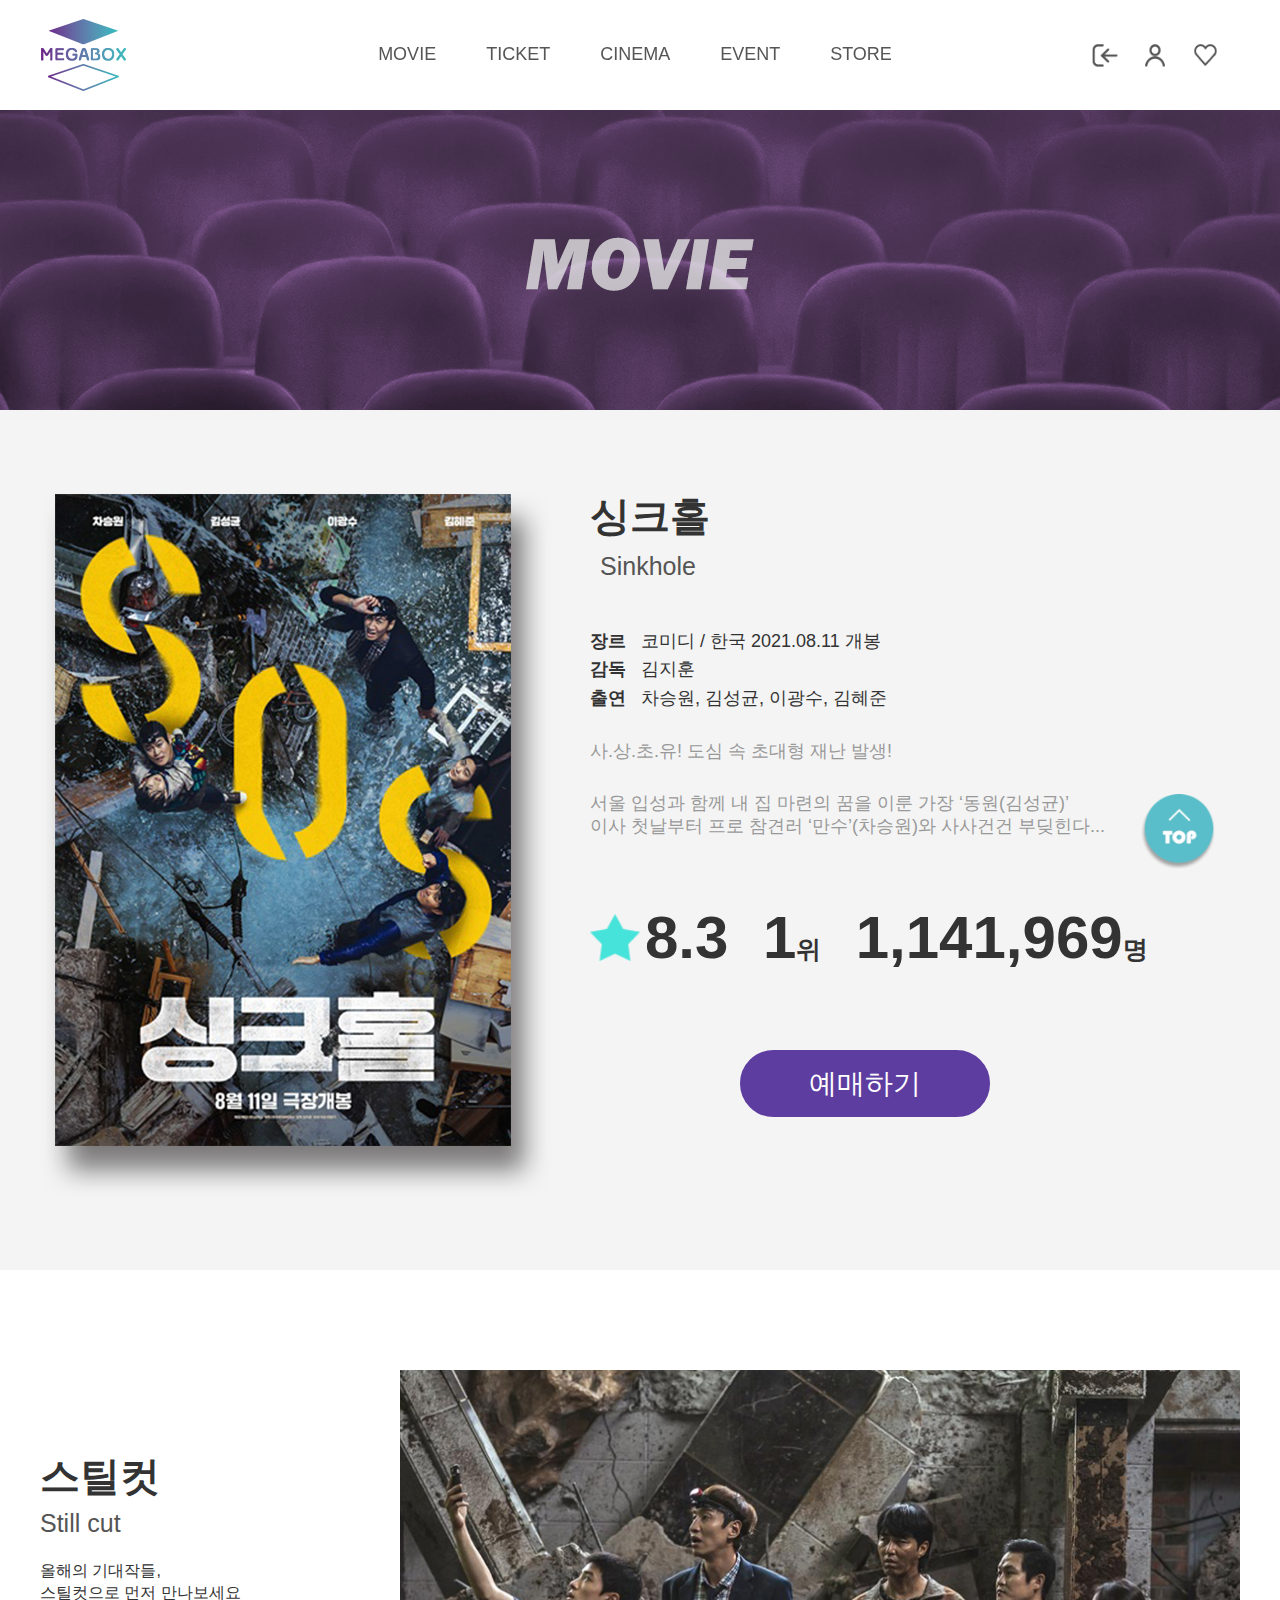
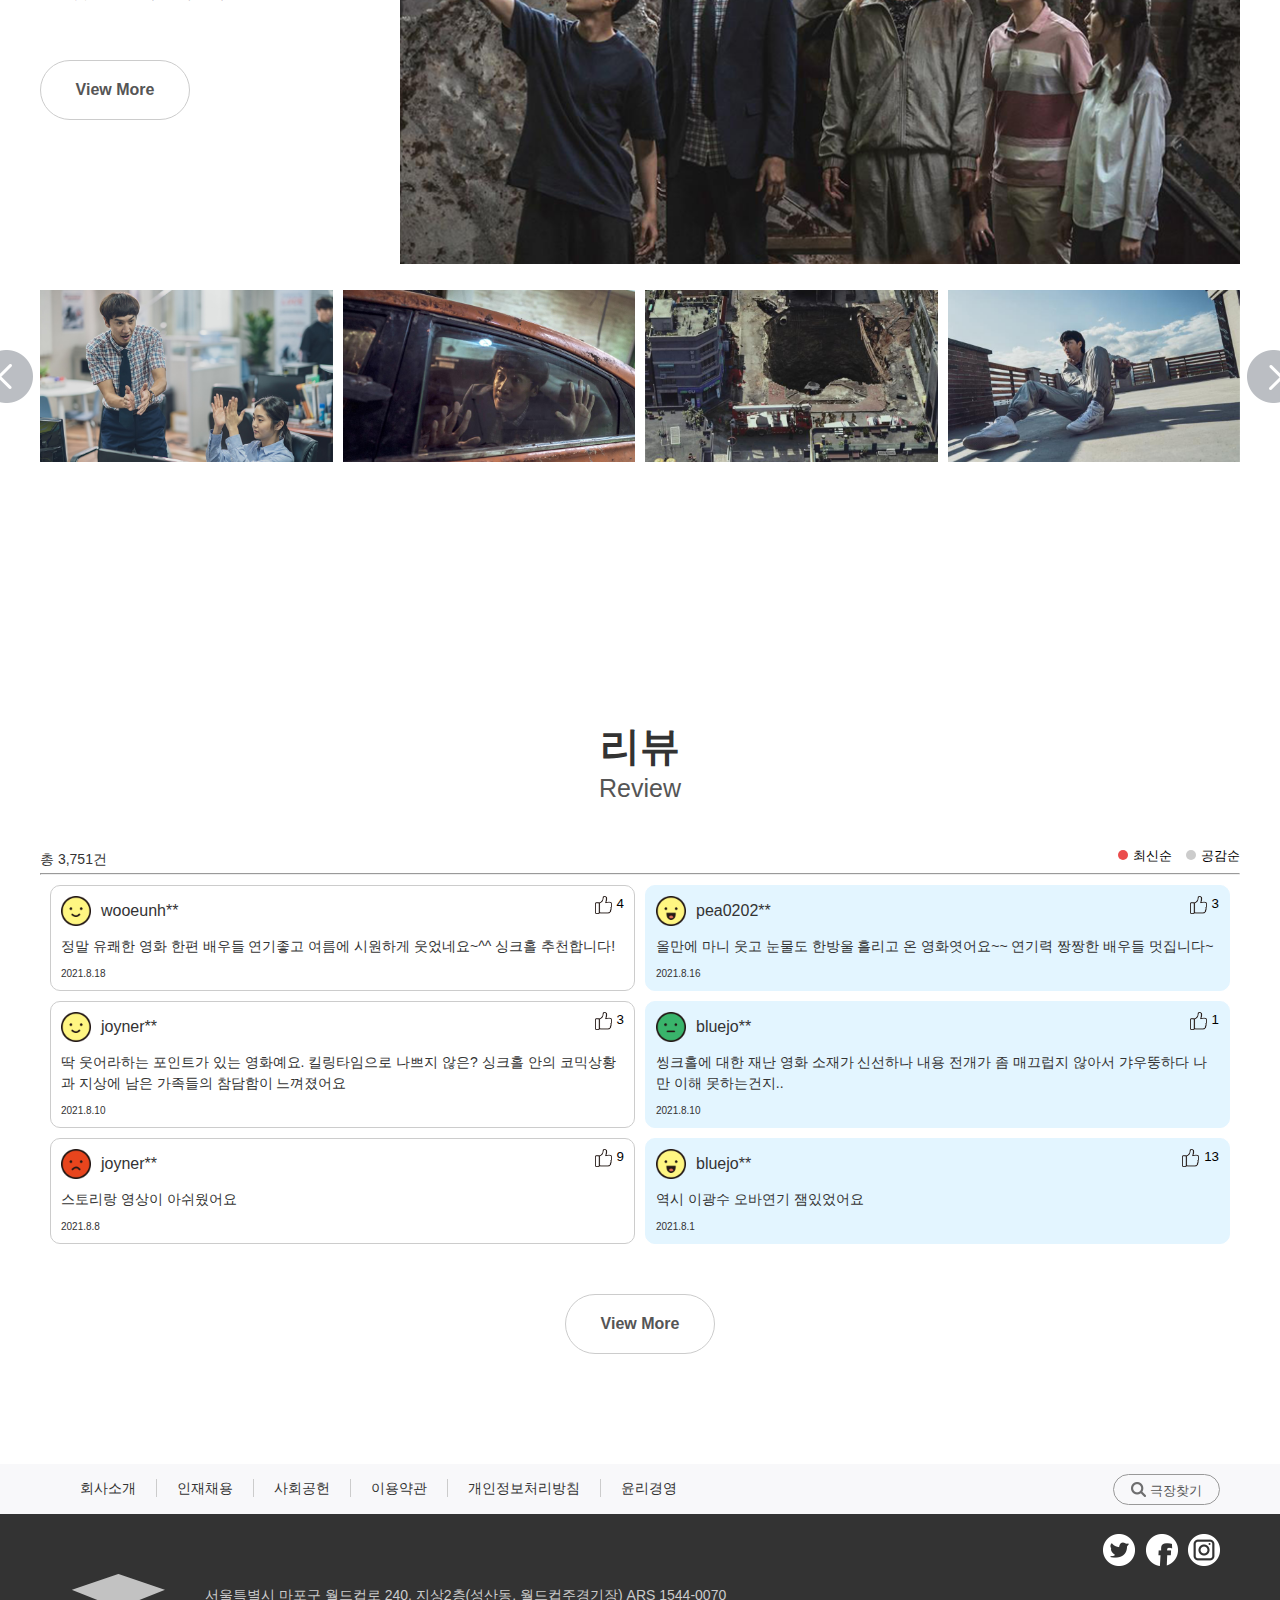
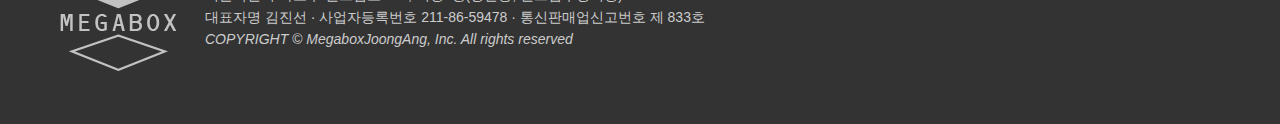
==== sub01.html @ 9dfe2c39 "최초 업로드" ====
<!DOCTYPE html>
<html lang="en">
<head>
  <meta charset="UTF-8">
  <meta http-equiv="X-UA-Compatible" content="IE=edge">
  <meta name="viewport" content="width=device-width, initial-scale=1.0">
  <title>MEGABOX_sub</title>
  <link href="css/font.css" rel="stylesheet" type="text/css">
  <link href="css/reset.css" rel="stylesheet" type="text/css">
  <link href="css/sub01.css" rel="stylesheet" type="text/css">
  <script src="js/html5shiv.min.js"></script>
  <script src="js/jquery-3.2.1.min.js"></script>
  <script>
        $(document).ready(function(){ //시작
      
      var offsetH = $("header").offset();
      $(window).scroll(function(){
       
        if($(document).scrollTop() > offsetH.top){
          $("header").addClass("fixed");
        }else{
          $("header").removeClass("fixed");
        }
      });

    }); //끝
  </script>
</head>
<body>
  <div id="wrap">
    <header>
      <div class="inner">
        <h1><a href="index.html">MEGABOX</a></h1>
        <nav>
          <ul>
            <li><a href="sub01.html">MOVIE</a></li>
            <li><a href="#">TICKET</a></li>
            <li><a href="#">CINEMA</a></li>
            <li><a href="#">EVENT</a></li>
            <li><a href="#">STORE</a></li>
          </ul>
        </nav>
        <a href="#" class="nav_btn">
          <span>메뉴열기</span><span></span><span></span>
        </a>
        <div class="side_nav"> 
          <a href="#" class="login">로그인</a>
          <a href="#" class="mypage">마이페이지</a>
          <a href="#" class="heart">찜</a>
        </div><!--.side_nav-->
      </div><!--.inner-->
    </header>

    <div class="top_img">
    </div><!--.top_img-->

    <section id="section1">
      <div class="inner">
        <h2>싱크홀</h2>
        <p class="title_en">Sinkhole</p>
        <div class="poster"><img src="img/sinkhole_shadow.png"></div>
        <div class="txt_box">
          <p class="txt1"><span>장르</span>코미디 / 한국 2021.08.11 개봉</p>
          <p class="txt1"><span>감독</span>김지훈</p>
          <p class="txt1"><span>출연</span>차승원, 김성균, 이광수, 김혜준</p>
          <p class="txt2">
            <span>사.상.초.유! 도심 속 초대형 재난 발생!</span><br>
            서울 입성과 함께 내 집 마련의 꿈을 이룬 가장 ‘동원(김성균)’<br>
            이사 첫날부터 프로 참견러 ‘만수’(차승원)와 사사건건 부딪힌다...</p>
          <div class="txt_score">
            <p class="star"><img src="img/star_big.png" alt="별점이미지">8.3</p>
            <p>1<span>위</span></p>
            <p>1,141,969<span>명</span></p>  
          </div><!--.txt_score-->
        </div><!--.txt_box-->  
        <a href="#" class="reserve">예매하기</a>
        <div class="like">
          <button type="button" class="heart"><img src="img/sub_heart.png" alt="찜하기 이미지"> 912</button>
          <button type="button" class="share"><img src="img/share.png" alt="공유하기 이미지">공유</button>
        </div>
      </div><!--.inner-->
    </section><!--#section1-->


    <section id="section2">
      <div class="inner">
        <h2>스틸컷</h2>
        <p class="title_en">Still cut</p>
        <p class="txt3">올해의 기대작들,<br>
          스틸컷으로 먼저 만나보세요</p>
        
        <div class="big_img"><img src="img/stillcut01.png" alt="스틸컷이미지1"></div>
        <div class="small_img">
          <ul class="clear">
            <li><img src="img/stillcut02.png" alt="스틸컷이미지2"></li>
            <li><img src="img/stillcut03.png" alt="스틸컷이미지3"></li>
            <li><img src="img/stillcut04.png" alt="스틸컷이미지4"></li>
            <li><img src="img/stillcut05.png" alt="스틸컷이미지5"></li>
          </ul>
          <div class="sc_arrow">
            <button type="button" class="sc_left">
              <img src="img/sc_left.png" alt="왼쪽버튼">
              <img src="img/sc_left_hover.png" alt="왼쪽버튼 호버" class="over">
            </button>
            <button type="button" class="sc_right">
              <img src="img/sc_right.png" alt="오른쪽버튼">
              <img src="img/sc_right_hover.png" alt="오른쪽버튼 호버" class="over">
            </button>
          
          </div><!--.sc_arrow-->
          
        </div>
        <a href="#" class="more">View More</a>
      </div><!--.inner-->
    </section><!--#section2-->

    <section id="section3">
      <div class="inner">
        <h2>리뷰</h2>
        <p class="title_en">Review</p>
        <p class="total">총 3,751건</p>
        
        <div class="rv_menu">
          <button type="button"><span class="on"></span>최신순</button>
          <button type="button"><span></span>공감순</button>
        </div><!--.rv_menu-->
        <hr>

        <div class="rv_box">
          <ul class="clear">
            <li>
              <p class="id"><img src="img/icon_smile.png" alt="미소이모티콘">wooeunh**</p>
              <p class="rv_txt">정말 유쾌한 영화 한편 배우들 연기좋고 여름에 시원하게 웃었네요~^^ 싱크홀 추천합니다!</p>
              <p class="date">2021.8.18</p>
              <button type="button" class="good"><img src="img/icon_good.png" alt="공감아이콘">4</button>
            </li>
            <li>
              <p class="id"><img src="img/icon_smile2.png" alt="미소이모티콘">pea0202**</p>
              <p class="rv_txt">올만에 마니 웃고 눈물도 한방울 흘리고 온 영화엿어요~~ 연기력 짱짱한 배우들 멋집니다~</p>
              <p class="date">2021.8.16</p>
              <button type="button" class="good"><img src="img/icon_good.png" alt="공감아이콘">3</button>
            </li>
            <li>
              <p class="id"><img src="img/icon_smile.png" alt="미소이모티콘">joyner**</p>
              <p class="rv_txt">딱 웃어라하는 포인트가 있는 영화예요. 킬링타임으로 나쁘지 않은? 싱크홀 안의 코믹상황과 지상에 남은 가족들의 참담함이 느껴졌어요</p>
              <p class="date">2021.8.10</p>
              <button type="button" class="good"><img src="img/icon_good.png" alt="공감아이콘">3</button>
            </li>
            <li>
              <p class="id"><img src="img/icon_soso.png" alt="미소이모티콘">bluejo**</p>
              <p class="rv_txt">씽크홀에 대한 재난 영화 소재가 신선하나 내용 전개가 좀 매끄럽지 않아서 갸우뚱하다 나만 이해 못하는건지..</p>
              <p class="date">2021.8.10</p>
              <button type="button" class="good"><img src="img/icon_good.png" alt="공감아이콘">1</button>
            </li>
            <li>
              <p class="id"><img src="img/icon_bad.png" alt="미소이모티콘">joyner**</p>
              <p class="rv_txt">스토리랑 영상이 아쉬웠어요</p>
              <p class="date">2021.8.8</p>
              <button type="button" class="good"><img src="img/icon_good.png" alt="공감아이콘">9</button>
            </li>
            <li>
              <p class="id"><img src="img/icon_smile2.png" alt="미소이모티콘">bluejo**</p>
              <p class="rv_txt">역시 이광수 오바연기 잼있었어요</p>
              <p class="date">2021.8.1</p>
              <button type="button" class="good"><img src="img/icon_good.png" alt="공감아이콘">13</button>
            </li>
          </ul>
          <div class="more_box"><a href="#" class="more">View More</a></div>

        </div><!--.rv_box-->




      </div><!--.inner-->
    </section><!--#section3-->


    <footer>
      
      <div class="f_box01">
        <div class="inner">
          <ul class="f_link clear">
            <li><a href="#">회사소개</a></li>
            <li><a href="#">인재채용</a></li>
            <li><a href="#">사회공헌</a></li>
            <li><a href="#">이용약관</a></li>
            <li><a href="#">개인정보처리방침</a></li>
            <li><a href="#">윤리경영</a></li>
          </ul>
          <button type="button" class="f_search"><img src="img/f_search.png" alt="돋보기 아이콘"> 극장찾기</button>
      </div><!--.inner-->
      </div><!--.f_box01-->

      <div class="f_box02">
        <div class="inner">
          <div class="f_logo"><img src="img/f_logo.png" alt="메가박스로고 이미지"></div>
          <p class="f_info">서울특별시 마포구 월드컵로 240, 지상2층(성산동, 월드컵주경기장) ARS 1544-0070<br>
            대표자명 김진선 · 사업자등록번호 211-86-59478 · 통신판매업신고번호 제 833호 <br>
            <span>COPYRIGHT © MegaboxJoongAng, Inc. All rights reserved</span></p>
          <div class="sns">
            <a href="#"><img src="img/twiter.png" alt="트위터 이미지"></a>
            <a href="#"><img src="img/facebook.png" alt="페이스북 이미지"></a>
            <a href="#"><img src="img/instargram.png" alt="인스타그램 이미지"></a>
          </div>
        </div><!--.inner-->
      </div><!--.f_box02-->
    </footer>

    <a href="#" class="go_top"><img src="img/go_top.png" alt="top버튼">TOP</a>
    
  </div><!--.wrap-->
</body>
</html>
---- css/font.css ----
@charset "utf-8";
/* CSS Document */

@font-face {
  font-family: 'NotoSans';
  font-style: normal;
  font-weight: 100;
  src: local('Noto Sans KR Thin'), local('Noto Sans KR-Thin'), local('NotoSansKR Thin');
  src: url(font/NotoSansKR-Thin.woff2) format('woff2'),
       url(font/NotoSansKR-Thin.woff) format('woff'),
       url(font/NotoSansKR-Thin.otf) format('opentype');
}

@font-face {
  font-family: 'NotoSans';
  font-style: normal;
  font-weight: 300;
  src: local('Noto Sans KR Light'), local('Noto Sans KR-Light'), local('NotoSansKR Light');
  src: url(font/NotoSansKR-Light.woff2) format('woff2'),
       url(font/NotoSansKR-Light.woff) format('woff'),
       url(font/NotoSansKR-Light.otf) format('opentype');
}

@font-face {
  font-family: 'NotoSans';
  font-style: normal;
  font-weight: 400;
  src: local('Noto Sans KR Regular'), local('Noto Sans KR-Regular'), local('NotoSansKR Regular');
  src: url(font/NotoSansKR-Regular.woff2) format('woff2'),
       url(font/NotoSansKR-Regular.woff) format('woff'),
       url(font/NotoSansKR-Regular.otf) format('opentype');
}

@font-face {
  font-family: 'NotoSans';
  font-style: normal;
  font-weight: 500;
  src: local('Noto Sans KR Medium'), local('Noto Sans KR-Medium'), local('NotoSansKR Medium');
  src: url(font/NotoSansKR-Medium.woff2) format('woff2'),
       url(font/NotoSansKR-Medium.woff) format('woff'),
       url(font/NotoSansKR-Medium.otf) format('opentype');
}

@font-face {
  font-family: 'NotoSans';
  font-style: normal;
  font-weight: 700;
  src: local('Noto Sans KR Bold'), local('Noto Sans KR-Bold'), local('NotoSansKR Bold');
  src: url(font/NotoSansKR-Bold.woff2) format('woff2'),
       url(font/NotoSansKR-Bold.woff) format('woff'),
       url(font/NotoSansKR-Bold.otf) format('opentype');
}

@font-face {
  font-family: 'NotoSans';
  font-style: normal;
  font-weight: 900;
  src: local('Noto Sans KR Black'), local('Noto Sans KR-Black'), local('NotoSansKR Black');
  src: url(font/NotoSansKR-Black.woff2) format('woff2'),
       url(font/NotoSansKR-Black.woff) format('woff'),
       url(font/NotoSansKR-Black.otf) format('opentype');
}
---- css/sub01.css ----
@charset "utf-8";

h2{font-size: 22px;}
img{width:100%}

/* Mobile 380 */
#wrap{min-width: 320px; margin: 0 auto;}
header{width:100%; height: 55px; background-color: #fff; position: relative; position: fixed; top:0; left: 0; z-index: 999;}
h1{position: absolute; top:50%; left: 50%; transform: translate(-50%,-50%);}
h1 a{
  display: block; width: 43px; height: 36px; color: transparent; font-size: 0;
  background-image: url(../img/h_logo_purple.png);
  background-position: center;
  background-repeat: no-repeat;
  background-size: cover;
  }

nav{display: none;}

.nav_btn{display: block; width: 55px; height: 55px; padding-top: 20px; padding-left: 19px;}
.nav_btn span{display: block; width: 18px; height: 2px; background-color: #555; color: transparent; font-size: 0; margin-bottom: 5px;}

.side_nav{position: absolute; top:0; right: 0;}
.side_nav a{display: block; width: 30px; height: 55px; float: left; font-size: 0; color: transparent;}
.side_nav .login{background: url(../img/login_black.png) no-repeat center / 20px auto;}
.side_nav .mypage{background: url(../img/mypage_black.png) no-repeat center / 20px auto;}
.side_nav .heart{background: url(../img/heart_black.png) no-repeat center / 20px auto; margin-right: 10px;}


/* --------상단이미지-------- */
.top_img{margin-top:55px; height: 200px; background: url(../img/sub_title.png) no-repeat center / cover;}


/* --------------section1------------------ */
#section1{margin: 0 auto; padding:50px 30px; background-color: #f4f4f4;}
/* #section1 .inner{width:340px; margin: 0 auto;} */
h2{text-align: center;}
.title_en{text-align: center; margin-bottom: 20px; color: #555;}
.poster{text-align: center; margin-bottom: 20px;}
.poster img{width: 256.5px;}
.txt_box{display: block; margin: 0 auto;}

.txt1,.txt2{font-size:12px; margin-bottom: 5px;}
.txt1 span{font-weight: bold;margin-right: 15px;}
.txt2{color: #999;}
.txt2 span{display:block; margin-bottom: 5px; margin-top: 30px;}

.txt_score{margin-top: 30px; margin-bottom: 40px;}
.txt_score p{display: inline-block; font-size: 21px; font-weight: bold; margin-right: 20px;}
.txt_score p span{font-size: 10px;}
.star img{width: 22px; margin: 5px 5px 0 0;}

.reserve{display: block; width: 150px; height: 35px; font-size: 15px; background-color: #5e3da0; color: #fff; border-radius: 30px; text-align: center; line-height: 31px; margin: 0 auto; transition: all 0.5s;border: 2px solid #5e3da0;}
.reserve:hover{background-color: transparent; color: #5e3da0;}

.like{display: none;}

/* --------------section2------------------ */
#section2 {padding: 50px 20px 0; text-align: center;}
#section2 .inner{position: relative;}
.txt3{font-size: 12px; margin-bottom: 40px;}


.more{display: inline-block; width: 100px; height: 40px; border: 1px solid #ccc; border-radius: 30px;; font-size: 12px; color:#555 ; text-align: center; line-height: 38px; margin: 40px 0; transition: all 0.5s; }
.more:hover{color: #9e55c9; border: 1px solid #9e55c9;}

.big_img{margin-bottom: 10px;}
.small_img ul li{float: left; width: calc((100% - 15px) / 4); margin-right: 5px;}
.small_img ul li:last-child{margin-right: 0;}

.sc_arrow{display: none;}


/* --------------section3  review------------------- */
#section3{padding: 50px 20px 0; }
#section3 .inner{position: relative;}
/* #section3 .inner{width: 340px; margin: 0 auto;} */
.total{font-size: 14px; margin-bottom: 5px;}
.rv_menu{position: absolute; top:65px; right: 0;}
.rv_menu button{margin-left: 10px;}
.rv_menu button span{display: inline-block; width: 10px; height: 10px; background-color: #ccc; border-radius: 50%; margin-right: 5px;}
.rv_menu button span.on{background-color: #eb4c4c;}

.rv_box ul li{border: 1px solid #ccc; border-radius: 10px; position: relative; padding:10px; margin: 10px;}
.rv_box ul li:nth-child(2n){background-color: #e3f5ff; border: 1px solid #e3f5ff;}
.rv_box p{margin-bottom: 10px;}
.id{font-size: 14px;}
.id img{width: 20px; margin-right: 10px;}
.rv_txt{font-size: 12px;}
.rv_box p.date{font-size: 10px; margin-bottom: 0;}
.good{position: absolute; top:10px; right:10px;}
.good img{width: 17px; margin-right: 5px;}

.more_box{text-align: center; margin-bottom: 20px;}




/* --------------footer--------------------- */
footer .inner{padding: 0 20px; text-align: center;}
.f_box01{height: 30px; background-color: #f8f8fa; padding-top: 7px;}
.f_box02{height: 160px; background-color: #333;}
.f_link{display: inline-block;}
.f_link li{float: left;border-right: 1px solid #ccc;}
.f_link li:nth-child(4), .f_link li:nth-child(5){display: none;}
.f_link li:last-child{border-right: none;}
.f_link li a{display:block;  font-size: 10px; text-align: center; padding: 0 10px;}
.f_link li:hover a{color: #4fbdca;}
.f_search{display: none;}

.f_box02{padding: 20px 0; position: relative;}
.f_logo{width: 58.5px;}
.f_logo img{width: 100%;}
.f_info{font-size: 10px; color: #ccc; margin-top: 20px; line-height: 1.6; text-align: left;}
.f_info span{font-style: italic;}
.sns{position: absolute; top: 20px; right: 20px;}
.sns a {display:inline-block; width: 25px; height: 25px;}
.sns a img{width: 100%;}

.go_top{display: none;}




/* Tablet 1200px */
@media screen and (min-width:1000px) {
  header{height: 110px;}
  header .inner{width: 1000px; margin: 0 auto; position: relative; height: 110px;}
  h1{position: absolute; left:0; transform: translateY(-50%);}
  h1 a{width: 86px; height: 72px;}

  nav{display: block; position: absolute; top:50%; left: 50%; transform: translate(-50%,-50%);}
  nav li{float: left;}
  nav li a{display: block; padding: 45px 20px; color: #555; font-size: 18px;}
  nav li:hover a{color: #76359b; border-bottom: 6px solid #76359b; padding-bottom: 39px;}

  .nav_btn{display: none;}

  .side_nav{ position: absolute; top:50%; transform: translateY(-50%);}
  .side_nav .login, .side_nav .mypage, .side_nav .heart{background-size: 30px 30px; padding: 40px 25px;}

  .top_img{height: 300px; margin-top: 110px;}



  /* --------------section1------------------ */
  #section1{padding: 80px 0;}
  #section1 .inner{width: 1000px; margin: 0 auto; position: relative; height: 700px;}
  #section1 h2{font-size: 40px; position: absolute; top:0; left: 550px;}
  #section1 .title_en{font-size: 25px; position: absolute; top:60px; left: 560px;}
  #section1 .inner .poster{position: absolute; top:0px; left: 0;}

  .txt_box{position: absolute; top: 140px; left: 550px;}
  .poster img{width: 513px;}
  .txt1, .txt2{font-size: 18px;}
  .txt_score p{font-size: 40px; margin-top: 30px;}
  .txt_score p span{font-size: 20px;}
  .star img{width: 40px; margin-top: 7px;}

  .reserve{width: 250px; height: 67px; font-size: 28px; border-radius: 60px; line-height: 63px; position: absolute; top:560px; left: 620px;}

  /* .like{display: block; position: absolute; top:0; right: 0;}
  .like button{border: 1px solid #ccc; border-radius: 20px; width: 90px; height: 40px; font-size: 12px; line-height: 40px; color: #999;}
  .like button.heart img{width:20px; margin-top: 10px;}
  .like button.share img{width:20px; margin: 10px 3px 0 0;}
  .like button:hover{border: 1px solid #4fbdca;} */



  /* --------------section2------------------ */
  #section2 .inner{width: 1000px; margin: 0 auto;}
  #section2 h2{font-size: 40px;}
  #section2 .title_en{font-size: 25px;}
  .txt3{font-size: 16px;}
  .big_img img{width: 80%; margin-bottom: 20px;}
  .small_img ul li{margin-right: 10px; width: calc((100% - 30px) / 4);}
  .small_img ul li:last-child{margin-right:0;}

  .more{ font-size: 16px; width: 150px; height: 60px; line-height: 58px; font-weight: 600;}

  .sc_arrow{display: block;}
  .sc_arrow button{width: 53px; position: relative;}
  .sc_arrow button .over{position: absolute; top:0; left: 0; opacity: 0; transition: opacity 0.3s;}
  .sc_arrow button:hover .over{opacity: 1;}
  .sc_arrow{position: absolute; top:400px; left: 0; width: 100%;}
  .sc_left{float: left;}
  .sc_right{float: right;}


  /* --------------section3  review------------------- */
  #section3 .inner{width: 1000px; margin: 0 auto;}
  #section3 h2{font-size: 40px;}
  #section3 .title_en{font-size: 25px; margin-bottom: 45px;}
  .rv_menu{top: 125px}
  .rv_box{padding: 10px;}
  .rv_box ul li{width: calc((100% - 10px) / 2); float: left; margin: 0 10px 10px 0;}
  .rv_box ul li:nth-child(2n){margin: 0 0 10px;}

  .id{font-size: 16px; line-height: 30px;}
  .id img{width: 30px;}
  .rv_txt{font-size: 14px; line-height: 1.5;}
  .date{font-size: 12px;}



  /* -------------------footer-------------- */
  footer{margin-top: 40px;}
  footer .inner{width: 1000px; margin: 0 auto; text-align: left; position: relative;}
  .f_box01{height: 50px;}
  
  .f_link{margin-top: 8px;} 
  .f_link li a{font-size: 14px;  padding: 0 20px;}
 .f_link li:nth-child(4), .f_link li:nth-child(5){display: block;}

  
  .f_box02{height: 210px;padding-top: 60px;}
  .f_logo{width: 117px;}
  .f_info{position: absolute; top: 0; left: 165px; font-size: 14px; margin-top: 10px;}
  .sns{position: absolute; top:-40px;}
  .sns a{width: 32px; margin-left: 6px;}
  
  .f_search{display: block; color: #555; position: absolute; top:3px; right: 20px; border: 1px solid #999; border-radius: 20px; width: 107px; height: 31px; line-height: 31px;}
  .f_search img{margin-top: 7px; width: 15px;}
  



}

/* Desktop 1920px */
@media screen and (min-width:1200px) {
  header{background-color:#fff;}
  header .inner{width: 1200px; margin: 0 auto; height: 110px;}

  nav li a{margin-right: 10px;}
  .top_img{ margin-top: 110px;}


/* --------------section1------------------ */
#section1 .inner{width: 1200px; margin: 0 auto;}
.txt_score p{font-size: 60px; margin-right: 30px;}
.txt_score p span{font-size: 25px;}
.star img{width: 50px; margin-top: 15px;}
.reserve{left: 700px;}

/* --------------section2------------------ */
#section2{padding-top:100px; height: 1000px;}
#section2 .inner{width: 1200px; margin: 0 auto;}
#section2 h2{padding-top: 80px; margin-bottom: 5px;}
#section2 h2, #section2 p{text-align: left;}
.txt3{margin-top: 10px; line-height: 1.4;}

.big_img img{width: 70%; position: absolute; top: 0; right: 0;}
.small_img{position: absolute; top:520px; right: 0;}
.sc_arrow{position: absolute; top:60px; left: 50%; transform: translateX(-50%); width: 110%; margin: 0 auto;}


#section2 .more{position: absolute; top:250px; left: 0;}


/* --------------section2------------------ */
#section3 .inner{width: 1200px; margin: 0 auto;}


footer .inner{width: 1200px;} 


.go_top{
  display: block;
  width:76px; height: 76px;
  position: fixed; bottom: 30px; right: 5%;
  font-size: 0; color:transparent;}


}
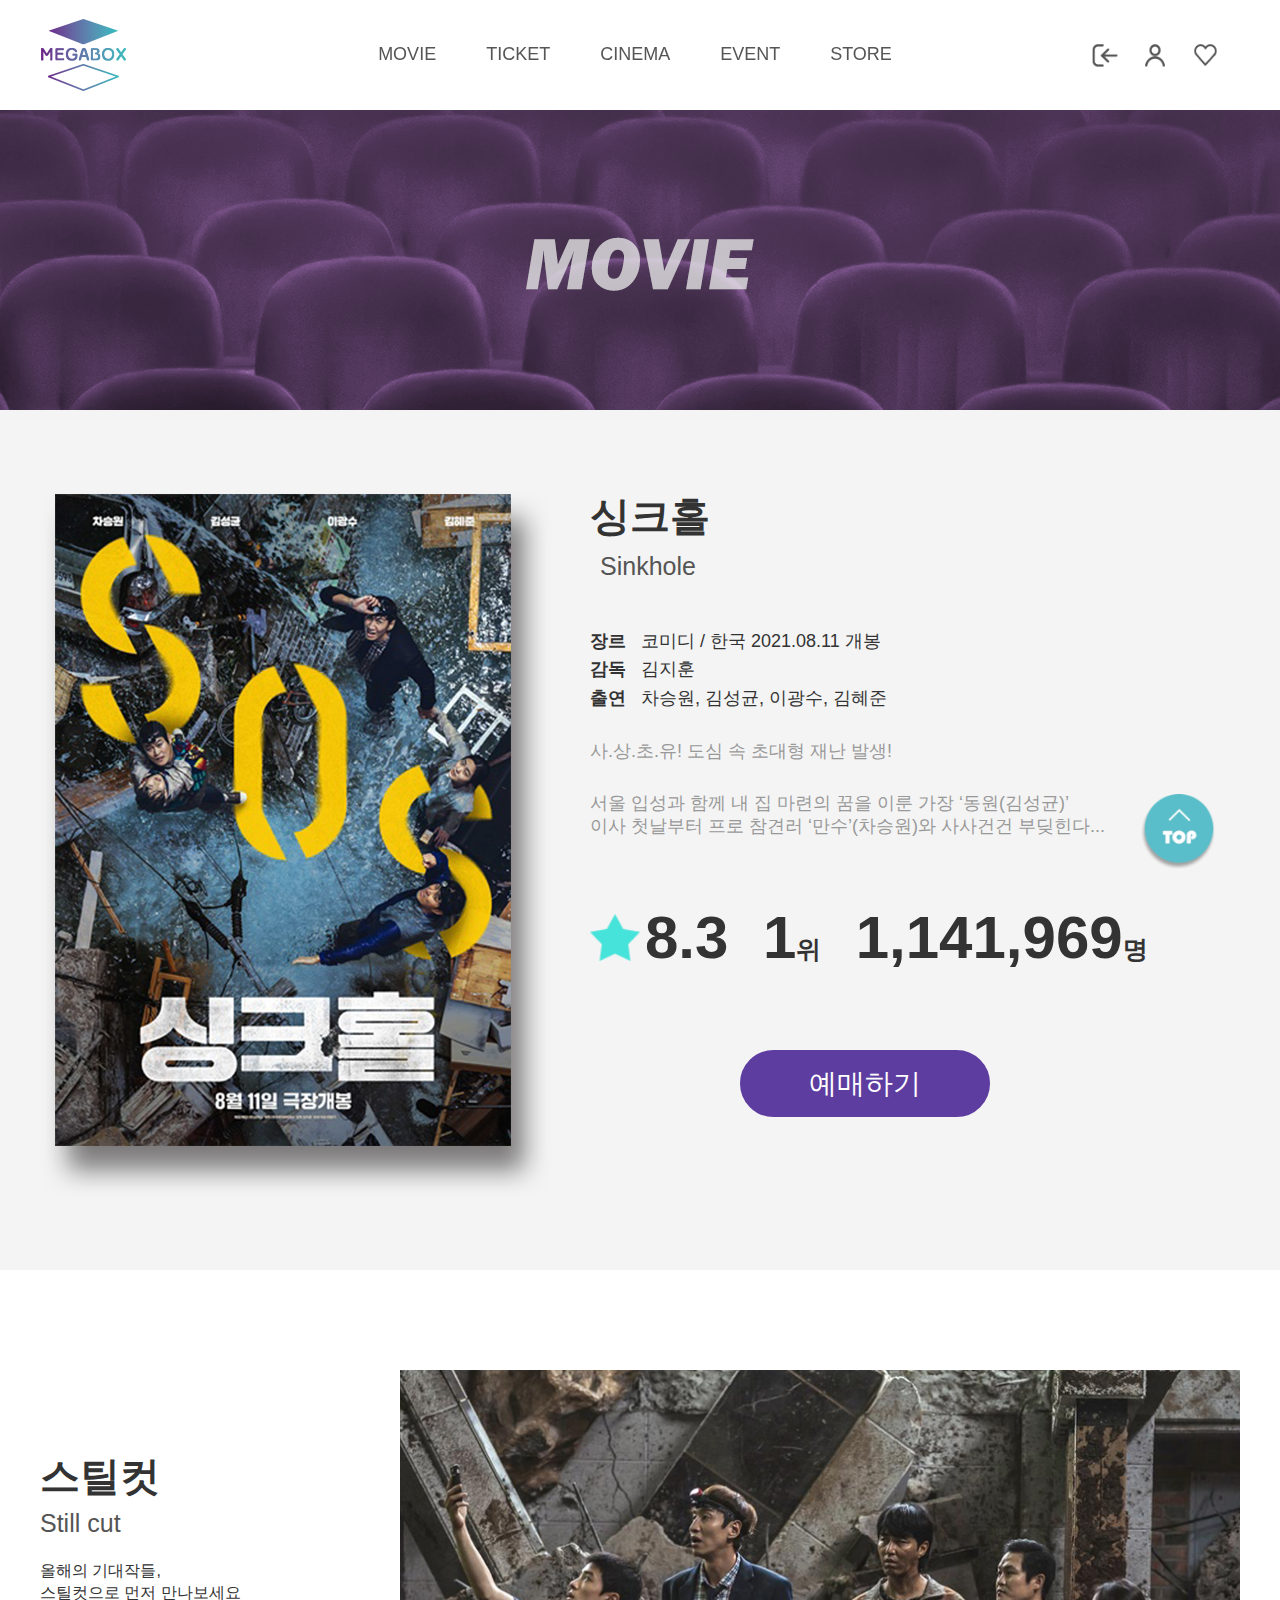
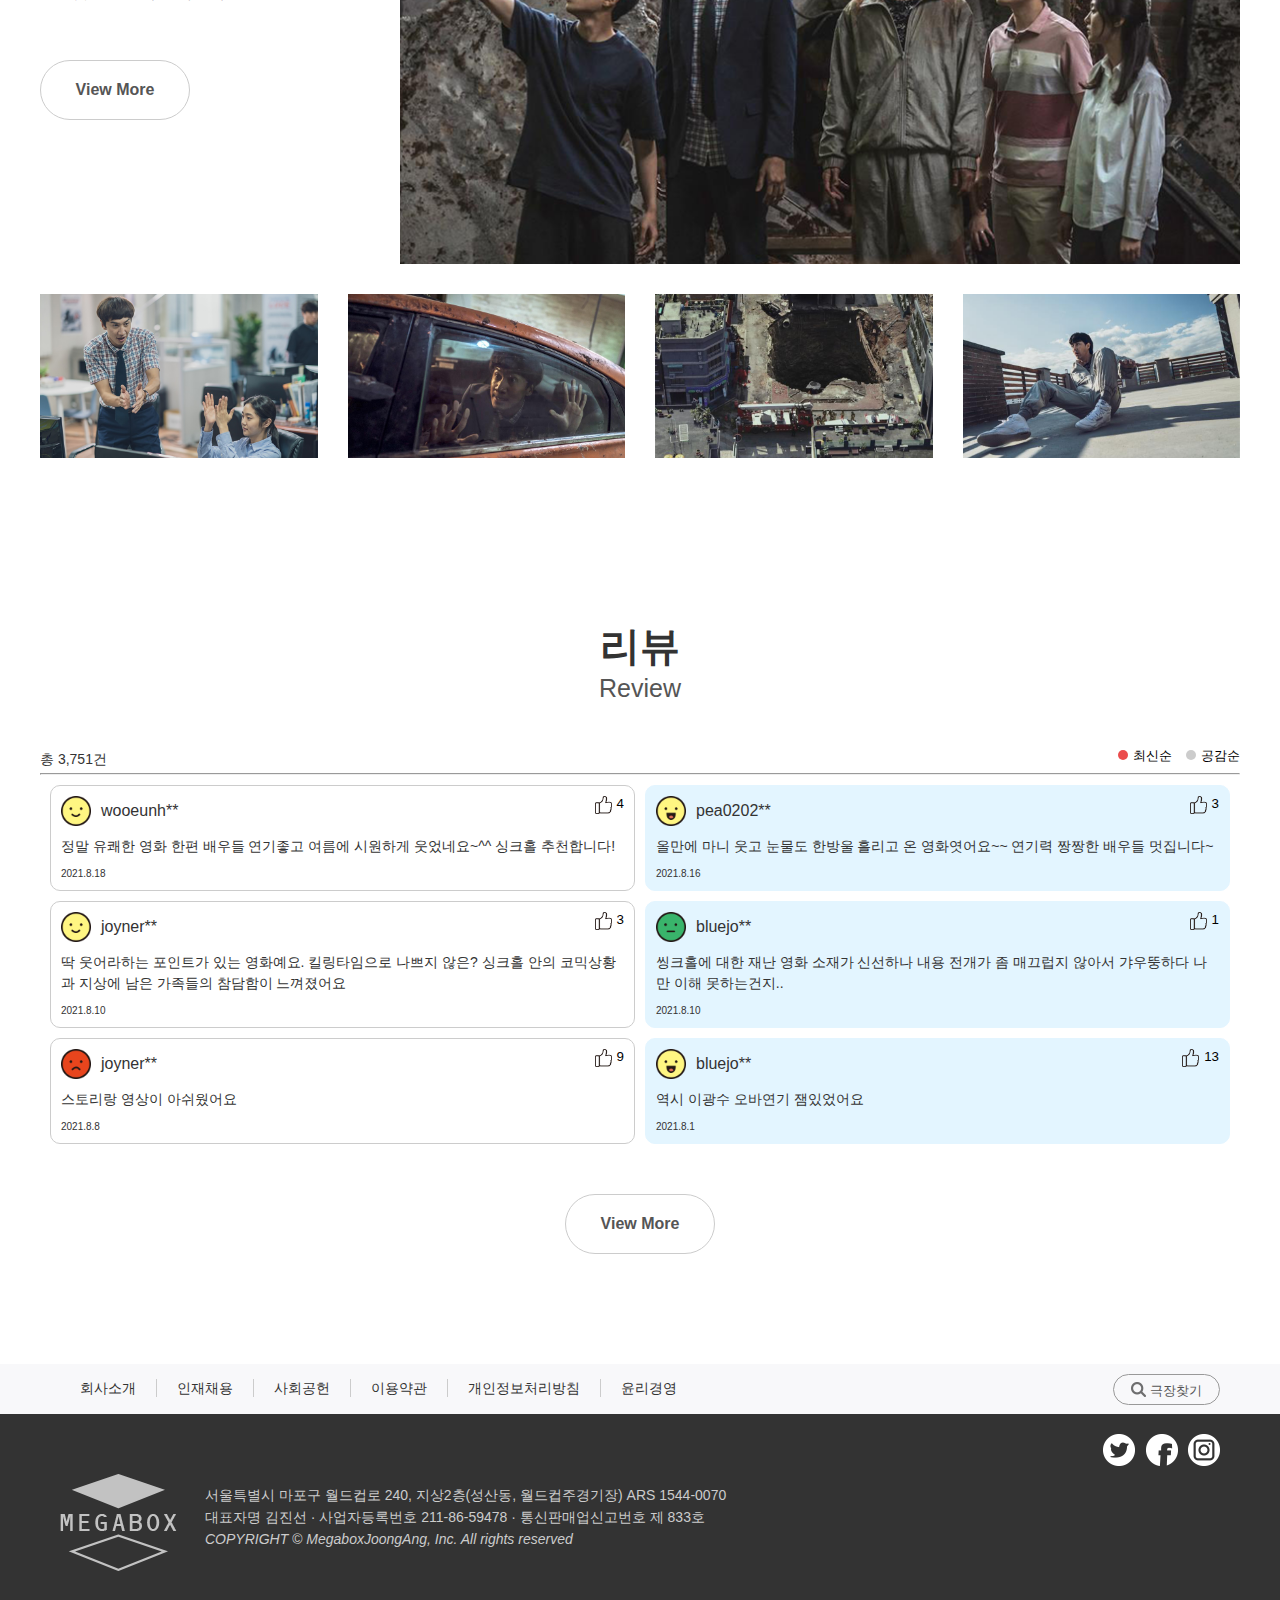
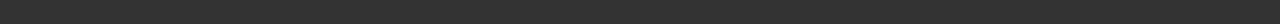
==== commit 7dfdb59d: "수정" ====
--- a/sub01.html
+++ b/sub01.html
@@ -8,23 +8,14 @@
   <link href="css/font.css" rel="stylesheet" type="text/css">
   <link href="css/reset.css" rel="stylesheet" type="text/css">
   <link href="css/sub01.css" rel="stylesheet" type="text/css">
+  <link href="css/swiper.css" rel="stylesheet">
+
   <script src="js/html5shiv.min.js"></script>
+  <script src="js/swiper-4.5.1.min.js"></script>
   <script src="js/jquery-3.2.1.min.js"></script>
-  <script>
-        $(document).ready(function(){ //시작
-      
-      var offsetH = $("header").offset();
-      $(window).scroll(function(){
-       
-        if($(document).scrollTop() > offsetH.top){
-          $("header").addClass("fixed");
-        }else{
-          $("header").removeClass("fixed");
-        }
-      });
-
-    }); //끝
-  </script>
+  <script src="https://unpkg.com/swiper/swiper-bundle.min.js"></script>
+
+  
 </head>
 <body>
   <div id="wrap">
@@ -90,24 +81,15 @@
           스틸컷으로 먼저 만나보세요</p>
         
         <div class="big_img"><img src="img/stillcut01.png" alt="스틸컷이미지1"></div>
-        <div class="small_img">
-          <ul class="clear">
-            <li><img src="img/stillcut02.png" alt="스틸컷이미지2"></li>
-            <li><img src="img/stillcut03.png" alt="스틸컷이미지3"></li>
-            <li><img src="img/stillcut04.png" alt="스틸컷이미지4"></li>
-            <li><img src="img/stillcut05.png" alt="스틸컷이미지5"></li>
-          </ul>
-          <div class="sc_arrow">
-            <button type="button" class="sc_left">
-              <img src="img/sc_left.png" alt="왼쪽버튼">
-              <img src="img/sc_left_hover.png" alt="왼쪽버튼 호버" class="over">
-            </button>
-            <button type="button" class="sc_right">
-              <img src="img/sc_right.png" alt="오른쪽버튼">
-              <img src="img/sc_right_hover.png" alt="오른쪽버튼 호버" class="over">
-            </button>
-          
-          </div><!--.sc_arrow-->
+        <div class="small_img swiper mySwiper">
+          <ul class="clear swiper-wrapper">
+            <li class="swiper-slide"><img src="img/stillcut02.png" alt="스틸컷이미지2"></li>
+            <li class="swiper-slide"><img src="img/stillcut03.png" alt="스틸컷이미지3"></li>
+            <li class="swiper-slide"><img src="img/stillcut04.png" alt="스틸컷이미지4"></li>
+            <li class="swiper-slide"><img src="img/stillcut05.png" alt="스틸컷이미지5"></li>
+          </ul>
+          <div class="swiper-button-next"></div>
+          <div class="swiper-button-prev"></div>
           
         </div>
         <a href="#" class="more">View More</a>
@@ -208,7 +190,34 @@
     </footer>
 
     <a href="#" class="go_top"><img src="img/go_top.png" alt="top버튼">TOP</a>
-    
+  
   </div><!--.wrap-->
+  <script>
+    $(document).ready(function(){ //시작
+      
+      var offsetH = $("header").offset();
+      $(window).scroll(function(){
+       
+        if($(document).scrollTop() > offsetH.top){
+          $("header").addClass("fixed");
+        }else{
+          $("header").removeClass("fixed");
+        }
+      });
+
+      var swiper = new Swiper(".mySwiper", {
+        slidesPerView: 4,
+        spaceBetween: 30,
+        slidesPerGroup: 1,
+        loop: true,
+        loopFillGroupWithBlank: true,
+        navigation: {
+          nextEl: ".swiper-button-next",
+          prevEl: ".swiper-button-prev",
+        },
+      });
+
+    }); //끝
+  </script>
 </body>
 </html>--- a/css/sub01.css
+++ b/css/sub01.css
@@ -15,6 +15,7 @@
   background-size: cover;
   }
 
+
 nav{display: none;}
 
 .nav_btn{display: block; width: 55px; height: 55px; padding-top: 20px; padding-left: 19px;}
@@ -69,6 +70,8 @@
 .small_img ul li:last-child{margin-right: 0;}
 
 .sc_arrow{display: none;}
+
+.swiper-button-next::after, .swiper-button-prev::after{color: #fff;}
 
 
 /* --------------section3  review------------------- */
@@ -244,14 +247,14 @@
 .reserve{left: 700px;}
 
 /* --------------section2------------------ */
-#section2{padding-top:100px; height: 1000px;}
+#section2{padding-top:100px; height: 900px;}
 #section2 .inner{width: 1200px; margin: 0 auto;}
 #section2 h2{padding-top: 80px; margin-bottom: 5px;}
 #section2 h2, #section2 p{text-align: left;}
 .txt3{margin-top: 10px; line-height: 1.4;}
 
 .big_img img{width: 70%; position: absolute; top: 0; right: 0;}
-.small_img{position: absolute; top:520px; right: 0;}
+.small_img{position: absolute; top:250px; right: 0;}
 .sc_arrow{position: absolute; top:60px; left: 50%; transform: translateX(-50%); width: 110%; margin: 0 auto;}
 
 
